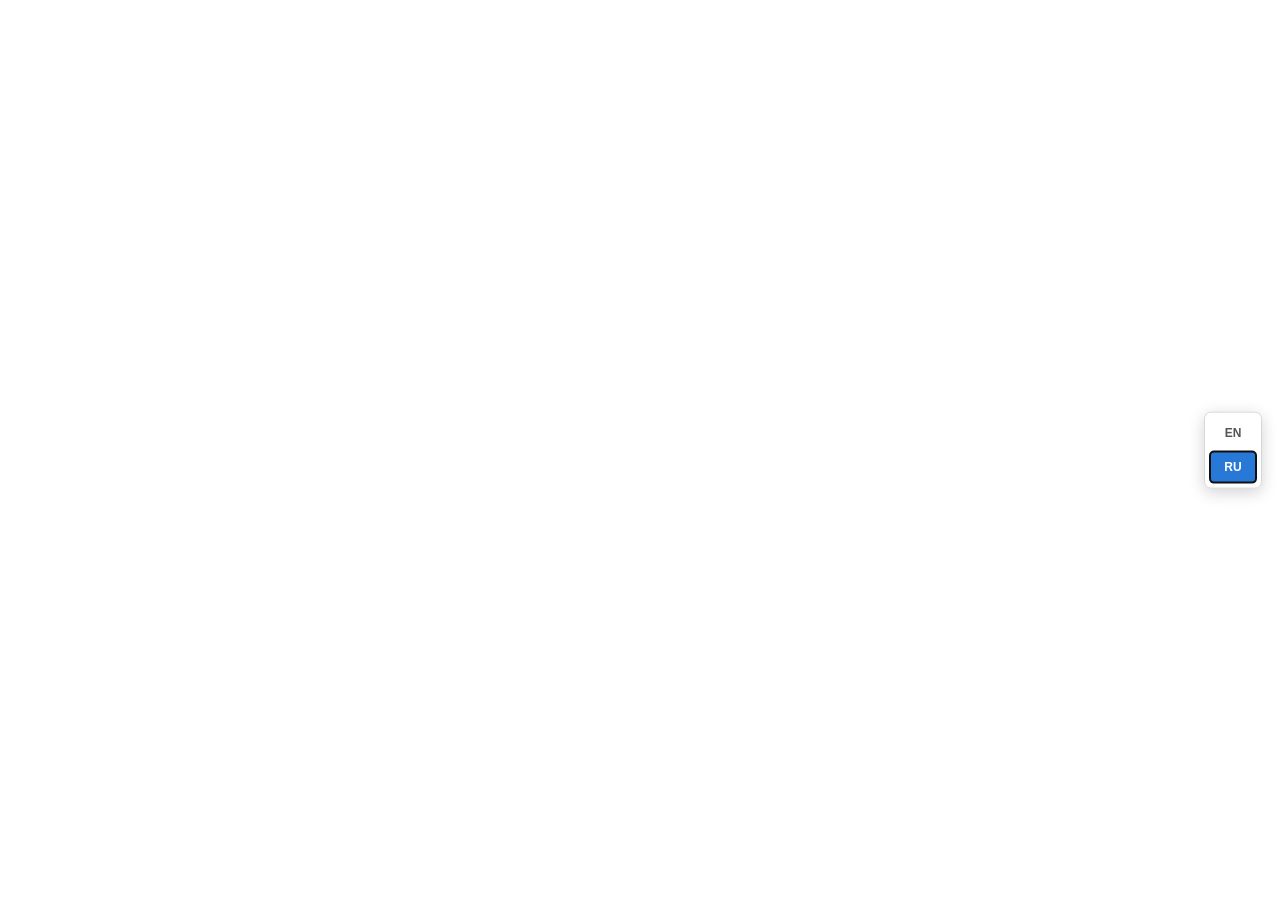
==== docs/ru/index.html @ 1a107569 "Initial CV" ====
<!doctype html>
<html lang="ru"><head><meta charset="utf-8"><meta http-equiv="refresh" content="0; url=../#ru"><title>Николай Авцинов — Резюме</title></head><body><a href="../#ru">Открыть резюме</a></body></html>
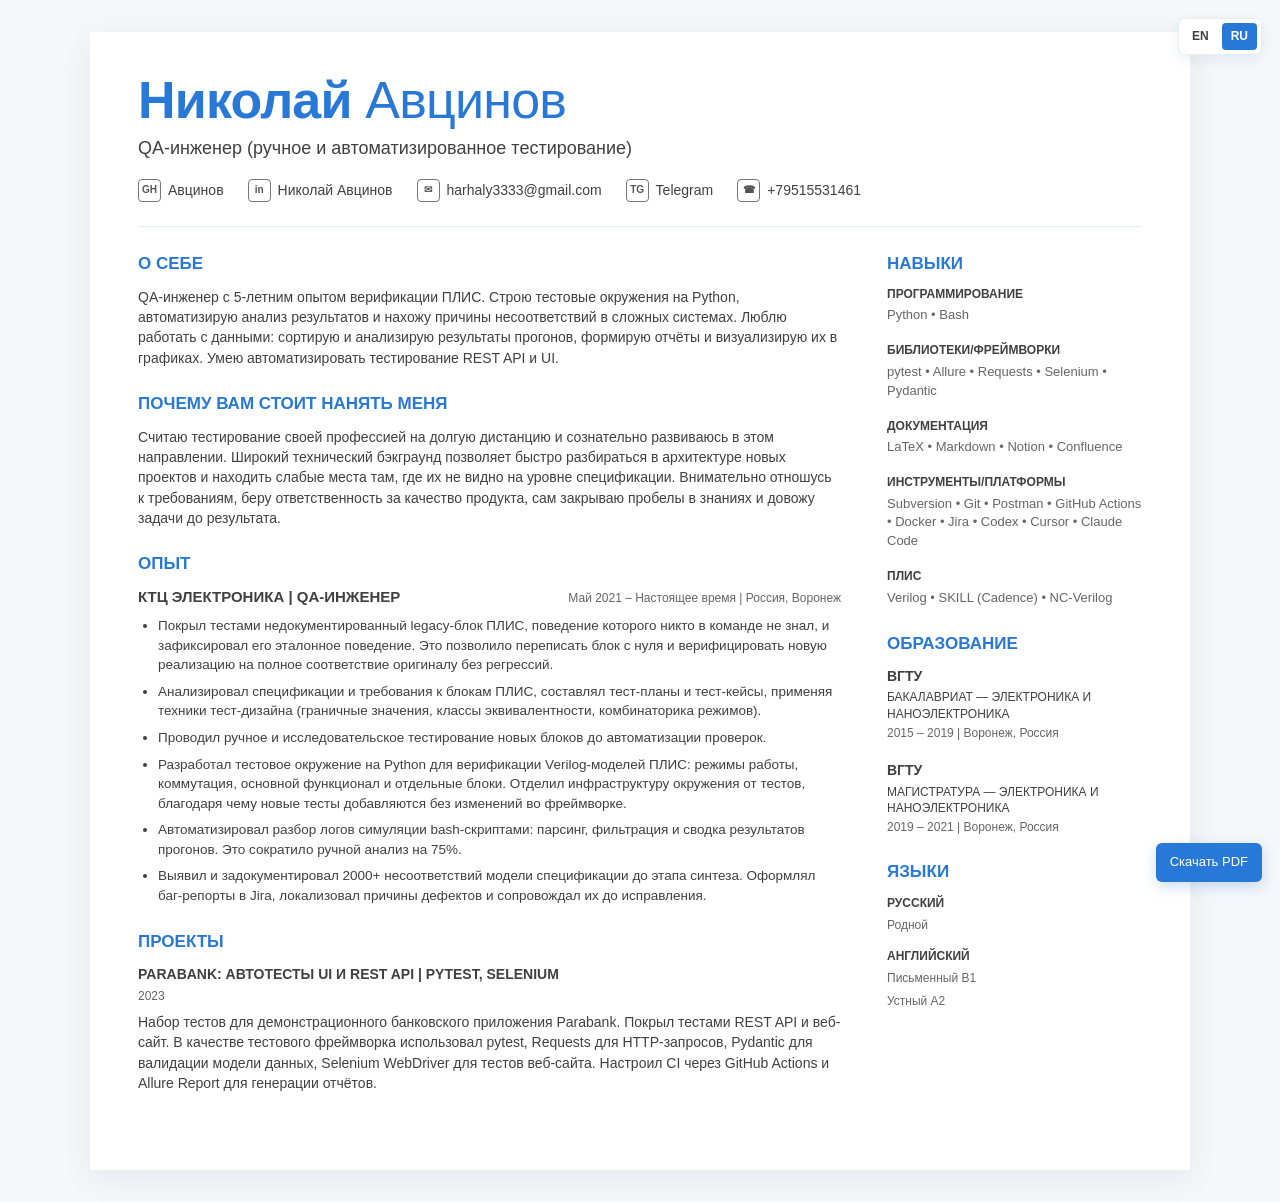
==== commit 09a904e6: "Add Rus and Eng HTML CV" ====
--- a/docs/ru/index.html
+++ b/docs/ru/index.html
@@ -1,2 +1,22 @@
 <!doctype html>
-<html lang="ru"><head><meta charset="utf-8"><meta http-equiv="refresh" content="0; url=../#ru"><title>Николай Авцинов — Резюме</title></head><body><a href="../#ru">Открыть резюме</a></body></html>
+<html lang="ru">
+<head>
+<meta charset="utf-8"><meta name="viewport" content="width=device-width,initial-scale=1">
+<title>Николай Авцинов — QA-инженер</title>
+<style>
+:root{--accent:#2878d8;--text:#404040;--muted:#666;--line:#e8edf3;--bg:#f5f7fa}*{box-sizing:border-box}body{margin:0;background:var(--bg);color:var(--text);font-family:Lato,Arial,sans-serif;line-height:1.45}a{color:inherit;text-decoration:none}.page{width:min(100% - 32px,1100px);margin:32px auto;background:#fff;padding:42px 48px 50px;box-shadow:0 8px 30px rgba(30,50,80,.08)}header{border-bottom:1px solid var(--line);padding-bottom:24px;margin-bottom:28px}.name{margin:0;font-size:clamp(36px,5vw,52px);line-height:1;color:var(--accent);letter-spacing:-.8px}.name span{font-weight:300}.title{margin:9px 0 18px;font-size:18px}.contacts{display:flex;flex-wrap:wrap;gap:10px 24px;align-items:center;font-size:14px}.contact{display:inline-flex;align-items:center;gap:7px;white-space:nowrap}.icon{width:23px;height:23px;border:1px solid #777;border-radius:4px;display:inline-flex;align-items:center;justify-content:center;font-size:10px;font-weight:700;color:#555}.layout{display:grid;grid-template-columns:minmax(0,1fr) 255px;gap:46px}section{margin-bottom:27px}h2{margin:0 0 13px;color:var(--accent);font-size:17px;line-height:1.1;text-transform:uppercase}h3{margin:0;font-size:14px;line-height:1.3}.body{font-size:14px}.job-head{display:flex;justify-content:space-between;gap:18px;align-items:baseline;margin-bottom:9px}.job-company{font-size:15px}.job-meta{color:var(--muted);font-size:12px;white-space:nowrap}ul{margin:0;padding-left:20px}li{margin:0 0 7px;font-size:13.5px}.project-title{font-size:14px;font-weight:700;margin-bottom:3px}.project-year{color:var(--muted);font-size:12px;margin-bottom:7px}.skill-group{margin-bottom:18px}.skill-group h3{text-transform:uppercase;font-size:12px;margin-bottom:4px}.skill-group p{margin:0;color:var(--muted);font-size:13px}.education-item{margin-bottom:18px}.education-item strong{display:block;font-size:14px}.education-item .degree{font-size:12px;line-height:1.35;margin:3px 0}.education-item .date,.language span{color:var(--muted);font-size:12px}.language{margin-bottom:12px}.language strong{display:block;font-size:12px;text-transform:uppercase}.language-switcher{position:fixed;top:18px;right:18px;display:flex;gap:4px;padding:4px;background:#fff;border:1px solid var(--line);border-radius:7px;box-shadow:0 4px 14px rgba(30,50,80,.08);z-index:10}.language-switcher a{padding:5px 9px;border-radius:4px;font-size:12px;font-weight:700}.language-switcher a.active{background:var(--accent);color:#fff}.pdf-link{position:fixed;right:18px;bottom:18px;background:var(--accent);color:#fff;padding:10px 14px;border-radius:6px;font-size:13px;box-shadow:0 4px 14px rgba(40,120,216,.25)}.pdf-link:hover{color:#fff;opacity:.92}@media(max-width:800px){.page{width:min(100% - 18px,700px);margin:9px auto;padding:28px 24px 80px}.layout{grid-template-columns:1fr;gap:0}.job-head{display:block}.job-meta{display:block;margin-top:3px;white-space:normal}.contacts{gap:9px 18px}.language-switcher{top:9px;right:9px}}@media print{body{background:#fff}.page{width:100%;margin:0;padding:20px 28px;box-shadow:none}.pdf-link,.language-switcher{display:none}}
+</style></head>
+<body>
+<nav class="language-switcher" aria-label="Язык"><a href="../">EN</a><a class="active" href="./">RU</a></nav>
+<main class="page"><header><h1 class="name">Николай <span>Авцинов</span></h1><div class="title">QA-инженер (ручное и автоматизированное тестирование)</div><nav class="contacts" aria-label="Контакты">
+<a class="contact" href="https://github.com/harhaly" target="_blank"><span class="icon">GH</span>Авцинов</a><a class="contact" href="https://www.linkedin.com/in/nikolai-avtsinov" target="_blank"><span class="icon">in</span>Николай Авцинов</a><a class="contact" href="mailto:harhaly3333@gmail.com"><span class="icon">✉</span>harhaly3333@gmail.com</a><a class="contact" href="https://t.me/+79515531461" target="_blank"><span class="icon">TG</span>Telegram</a><a class="contact" href="tel:+79515531461"><span class="icon">☎</span>+79515531461</a></nav></header>
+<div class="layout"><div>
+<section><h2>О себе</h2><div class="body">QA-инженер с 5-летним опытом верификации ПЛИС. Строю тестовые окружения на Python, автоматизирую анализ результатов и нахожу причины несоответствий в сложных системах. Люблю работать с данными: сортирую и анализирую результаты прогонов, формирую отчёты и визуализирую их в графиках. Умею автоматизировать тестирование REST API и UI.</div></section>
+<section><h2>Почему вам стоит нанять меня</h2><div class="body">Считаю тестирование своей профессией на долгую дистанцию и сознательно развиваюсь в этом направлении. Широкий технический бэкграунд позволяет быстро разбираться в архитектуре новых проектов и находить слабые места там, где их не видно на уровне спецификации. Внимательно отношусь к требованиям, беру ответственность за качество продукта, сам закрываю пробелы в знаниях и довожу задачи до результата.</div></section>
+<section><h2>Опыт</h2><div class="job-head"><h3 class="job-company">КТЦ ЭЛЕКТРОНИКА | QA-ИНЖЕНЕР</h3><div class="job-meta">Май 2021 – Настоящее время | Россия, Воронеж</div></div><ul><li>Покрыл тестами недокументированный legacy-блок ПЛИС, поведение которого никто в команде не знал, и зафиксировал его эталонное поведение. Это позволило переписать блок с нуля и верифицировать новую реализацию на полное соответствие оригиналу без регрессий.</li><li>Анализировал спецификации и требования к блокам ПЛИС, составлял тест-планы и тест-кейсы, применяя техники тест-дизайна (граничные значения, классы эквивалентности, комбинаторика режимов).</li><li>Проводил ручное и исследовательское тестирование новых блоков до автоматизации проверок.</li><li>Разработал тестовое окружение на Python для верификации Verilog-моделей ПЛИС: режимы работы, коммутация, основной функционал и отдельные блоки. Отделил инфраструктуру окружения от тестов, благодаря чему новые тесты добавляются без изменений во фреймворке.</li><li>Автоматизировал разбор логов симуляции bash-скриптами: парсинг, фильтрация и сводка результатов прогонов. Это сократило ручной анализ на 75%.</li><li>Выявил и задокументировал 2000+ несоответствий модели спецификации до этапа синтеза. Оформлял баг-репорты в Jira, локализовал причины дефектов и сопровождал их до исправления.</li></ul></section>
+<section><h2>Проекты</h2><div class="project-title">PARABANK: АВТОТЕСТЫ UI И REST API | PYTEST, SELENIUM</div><div class="project-year">2023</div><div class="body">Набор тестов для демонстрационного банковского приложения Parabank. Покрыл тестами REST API и веб-сайт. В качестве тестового фреймворка использовал pytest, Requests для HTTP-запросов, Pydantic для валидации модели данных, Selenium WebDriver для тестов веб-сайта. Настроил CI через GitHub Actions и Allure Report для генерации отчётов.</div></section>
+</div><aside>
+<section><h2>Навыки</h2><div class="skill-group"><h3>Программирование</h3><p>Python • Bash</p></div><div class="skill-group"><h3>Библиотеки/фреймворки</h3><p>pytest • Allure • Requests • Selenium • Pydantic</p></div><div class="skill-group"><h3>Документация</h3><p>LaTeX • Markdown • Notion • Confluence</p></div><div class="skill-group"><h3>Инструменты/платформы</h3><p>Subversion • Git • Postman • GitHub Actions • Docker • Jira • Codex • Cursor • Claude Code</p></div><div class="skill-group"><h3>ПЛИС</h3><p>Verilog • SKILL (Cadence) • NC-Verilog</p></div></section>
+<section><h2>Образование</h2><div class="education-item"><strong>ВГТУ</strong><div class="degree">БАКАЛАВРИАТ — ЭЛЕКТРОНИКА И НАНОЭЛЕКТРОНИКА</div><div class="date">2015 – 2019 | Воронеж, Россия</div></div><div class="education-item"><strong>ВГТУ</strong><div class="degree">МАГИСТРАТУРА — ЭЛЕКТРОНИКА И НАНОЭЛЕКТРОНИКА</div><div class="date">2019 – 2021 | Воронеж, Россия</div></div></section>
+<section><h2>Языки</h2><div class="language"><strong>Русский</strong><span>Родной</span></div><div class="language"><strong>Английский</strong><span>Письменный B1<br>Устный A2</span></div></section>
+</aside></div></main><a class="pdf-link" href="cv.pdf" target="_blank">Скачать PDF</a></body></html>
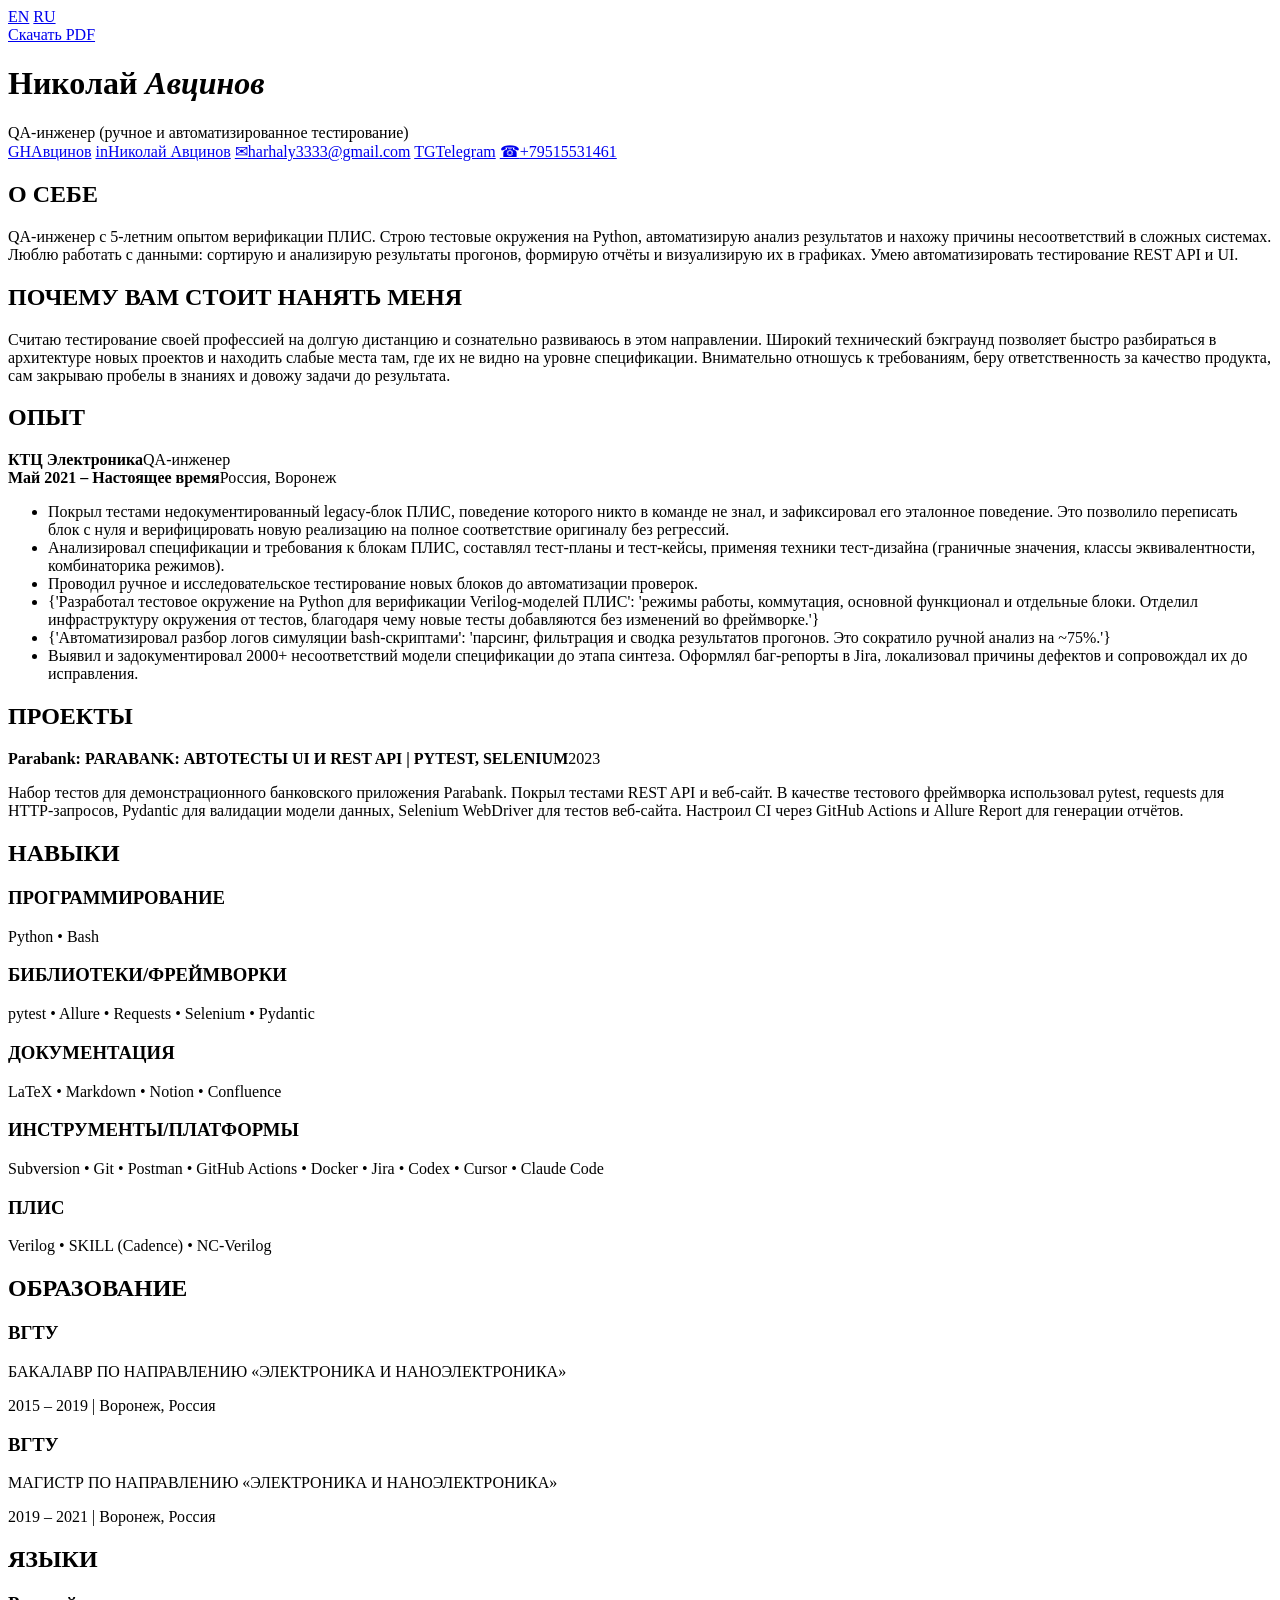
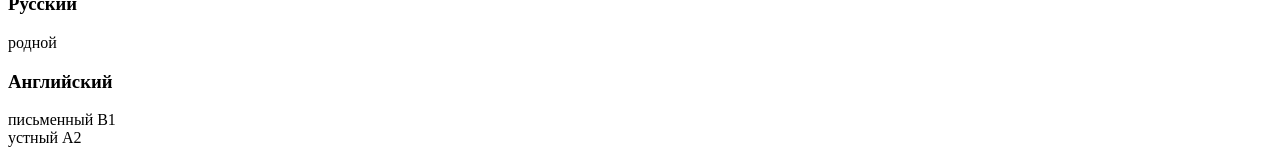
==== commit 362ae448: "Refactor CV to single source" ====
--- a/docs/ru/index.html
+++ b/docs/ru/index.html
@@ -1,22 +1,83 @@
 <!doctype html>
 <html lang="ru">
 <head>
-<meta charset="utf-8"><meta name="viewport" content="width=device-width,initial-scale=1">
-<title>Николай Авцинов — QA-инженер</title>
-<style>
-:root{--accent:#2878d8;--text:#404040;--muted:#666;--line:#e8edf3;--bg:#f5f7fa}*{box-sizing:border-box}body{margin:0;background:var(--bg);color:var(--text);font-family:Lato,Arial,sans-serif;line-height:1.45}a{color:inherit;text-decoration:none}.page{width:min(100% - 32px,1100px);margin:32px auto;background:#fff;padding:42px 48px 50px;box-shadow:0 8px 30px rgba(30,50,80,.08)}header{border-bottom:1px solid var(--line);padding-bottom:24px;margin-bottom:28px}.name{margin:0;font-size:clamp(36px,5vw,52px);line-height:1;color:var(--accent);letter-spacing:-.8px}.name span{font-weight:300}.title{margin:9px 0 18px;font-size:18px}.contacts{display:flex;flex-wrap:wrap;gap:10px 24px;align-items:center;font-size:14px}.contact{display:inline-flex;align-items:center;gap:7px;white-space:nowrap}.icon{width:23px;height:23px;border:1px solid #777;border-radius:4px;display:inline-flex;align-items:center;justify-content:center;font-size:10px;font-weight:700;color:#555}.layout{display:grid;grid-template-columns:minmax(0,1fr) 255px;gap:46px}section{margin-bottom:27px}h2{margin:0 0 13px;color:var(--accent);font-size:17px;line-height:1.1;text-transform:uppercase}h3{margin:0;font-size:14px;line-height:1.3}.body{font-size:14px}.job-head{display:flex;justify-content:space-between;gap:18px;align-items:baseline;margin-bottom:9px}.job-company{font-size:15px}.job-meta{color:var(--muted);font-size:12px;white-space:nowrap}ul{margin:0;padding-left:20px}li{margin:0 0 7px;font-size:13.5px}.project-title{font-size:14px;font-weight:700;margin-bottom:3px}.project-year{color:var(--muted);font-size:12px;margin-bottom:7px}.skill-group{margin-bottom:18px}.skill-group h3{text-transform:uppercase;font-size:12px;margin-bottom:4px}.skill-group p{margin:0;color:var(--muted);font-size:13px}.education-item{margin-bottom:18px}.education-item strong{display:block;font-size:14px}.education-item .degree{font-size:12px;line-height:1.35;margin:3px 0}.education-item .date,.language span{color:var(--muted);font-size:12px}.language{margin-bottom:12px}.language strong{display:block;font-size:12px;text-transform:uppercase}.language-switcher{position:fixed;top:18px;right:18px;display:flex;gap:4px;padding:4px;background:#fff;border:1px solid var(--line);border-radius:7px;box-shadow:0 4px 14px rgba(30,50,80,.08);z-index:10}.language-switcher a{padding:5px 9px;border-radius:4px;font-size:12px;font-weight:700}.language-switcher a.active{background:var(--accent);color:#fff}.pdf-link{position:fixed;right:18px;bottom:18px;background:var(--accent);color:#fff;padding:10px 14px;border-radius:6px;font-size:13px;box-shadow:0 4px 14px rgba(40,120,216,.25)}.pdf-link:hover{color:#fff;opacity:.92}@media(max-width:800px){.page{width:min(100% - 18px,700px);margin:9px auto;padding:28px 24px 80px}.layout{grid-template-columns:1fr;gap:0}.job-head{display:block}.job-meta{display:block;margin-top:3px;white-space:normal}.contacts{gap:9px 18px}.language-switcher{top:9px;right:9px}}@media print{body{background:#fff}.page{width:100%;margin:0;padding:20px 28px;box-shadow:none}.pdf-link,.language-switcher{display:none}}
-</style></head>
+  <meta charset="utf-8">
+  <meta name="viewport" content="width=device-width, initial-scale=1">
+  <meta name="description" content="QA-инженер с 5-летним опытом верификации ПЛИС. Строю тестовые окружения на Python, автоматизирую анализ результатов и нахожу причины несоответствий в сложных системах. Люблю работать с данными: сортирую и анализирую результаты прогонов, формирую отчёты и визуализирую их в графиках. Умею автоматизировать тестирование REST API и UI.">
+  <title>Николай Авцинов — QA-инженер</title>
+  <link rel="stylesheet" href="/cv.css">
+</head>
 <body>
-<nav class="language-switcher" aria-label="Язык"><a href="../">EN</a><a class="active" href="./">RU</a></nav>
-<main class="page"><header><h1 class="name">Николай <span>Авцинов</span></h1><div class="title">QA-инженер (ручное и автоматизированное тестирование)</div><nav class="contacts" aria-label="Контакты">
-<a class="contact" href="https://github.com/harhaly" target="_blank"><span class="icon">GH</span>Авцинов</a><a class="contact" href="https://www.linkedin.com/in/nikolai-avtsinov" target="_blank"><span class="icon">in</span>Николай Авцинов</a><a class="contact" href="mailto:harhaly3333@gmail.com"><span class="icon">✉</span>harhaly3333@gmail.com</a><a class="contact" href="https://t.me/+79515531461" target="_blank"><span class="icon">TG</span>Telegram</a><a class="contact" href="tel:+79515531461"><span class="icon">☎</span>+79515531461</a></nav></header>
-<div class="layout"><div>
-<section><h2>О себе</h2><div class="body">QA-инженер с 5-летним опытом верификации ПЛИС. Строю тестовые окружения на Python, автоматизирую анализ результатов и нахожу причины несоответствий в сложных системах. Люблю работать с данными: сортирую и анализирую результаты прогонов, формирую отчёты и визуализирую их в графиках. Умею автоматизировать тестирование REST API и UI.</div></section>
-<section><h2>Почему вам стоит нанять меня</h2><div class="body">Считаю тестирование своей профессией на долгую дистанцию и сознательно развиваюсь в этом направлении. Широкий технический бэкграунд позволяет быстро разбираться в архитектуре новых проектов и находить слабые места там, где их не видно на уровне спецификации. Внимательно отношусь к требованиям, беру ответственность за качество продукта, сам закрываю пробелы в знаниях и довожу задачи до результата.</div></section>
-<section><h2>Опыт</h2><div class="job-head"><h3 class="job-company">КТЦ ЭЛЕКТРОНИКА | QA-ИНЖЕНЕР</h3><div class="job-meta">Май 2021 – Настоящее время | Россия, Воронеж</div></div><ul><li>Покрыл тестами недокументированный legacy-блок ПЛИС, поведение которого никто в команде не знал, и зафиксировал его эталонное поведение. Это позволило переписать блок с нуля и верифицировать новую реализацию на полное соответствие оригиналу без регрессий.</li><li>Анализировал спецификации и требования к блокам ПЛИС, составлял тест-планы и тест-кейсы, применяя техники тест-дизайна (граничные значения, классы эквивалентности, комбинаторика режимов).</li><li>Проводил ручное и исследовательское тестирование новых блоков до автоматизации проверок.</li><li>Разработал тестовое окружение на Python для верификации Verilog-моделей ПЛИС: режимы работы, коммутация, основной функционал и отдельные блоки. Отделил инфраструктуру окружения от тестов, благодаря чему новые тесты добавляются без изменений во фреймворке.</li><li>Автоматизировал разбор логов симуляции bash-скриптами: парсинг, фильтрация и сводка результатов прогонов. Это сократило ручной анализ на 75%.</li><li>Выявил и задокументировал 2000+ несоответствий модели спецификации до этапа синтеза. Оформлял баг-репорты в Jira, локализовал причины дефектов и сопровождал их до исправления.</li></ul></section>
-<section><h2>Проекты</h2><div class="project-title">PARABANK: АВТОТЕСТЫ UI И REST API | PYTEST, SELENIUM</div><div class="project-year">2023</div><div class="body">Набор тестов для демонстрационного банковского приложения Parabank. Покрыл тестами REST API и веб-сайт. В качестве тестового фреймворка использовал pytest, Requests для HTTP-запросов, Pydantic для валидации модели данных, Selenium WebDriver для тестов веб-сайта. Настроил CI через GitHub Actions и Allure Report для генерации отчётов.</div></section>
-</div><aside>
-<section><h2>Навыки</h2><div class="skill-group"><h3>Программирование</h3><p>Python • Bash</p></div><div class="skill-group"><h3>Библиотеки/фреймворки</h3><p>pytest • Allure • Requests • Selenium • Pydantic</p></div><div class="skill-group"><h3>Документация</h3><p>LaTeX • Markdown • Notion • Confluence</p></div><div class="skill-group"><h3>Инструменты/платформы</h3><p>Subversion • Git • Postman • GitHub Actions • Docker • Jira • Codex • Cursor • Claude Code</p></div><div class="skill-group"><h3>ПЛИС</h3><p>Verilog • SKILL (Cadence) • NC-Verilog</p></div></section>
-<section><h2>Образование</h2><div class="education-item"><strong>ВГТУ</strong><div class="degree">БАКАЛАВРИАТ — ЭЛЕКТРОНИКА И НАНОЭЛЕКТРОНИКА</div><div class="date">2015 – 2019 | Воронеж, Россия</div></div><div class="education-item"><strong>ВГТУ</strong><div class="degree">МАГИСТРАТУРА — ЭЛЕКТРОНИКА И НАНОЭЛЕКТРОНИКА</div><div class="date">2019 – 2021 | Воронеж, Россия</div></div></section>
-<section><h2>Языки</h2><div class="language"><strong>Русский</strong><span>Родной</span></div><div class="language"><strong>Английский</strong><span>Письменный B1<br>Устный A2</span></div></section>
-</aside></div></main><a class="pdf-link" href="cv.pdf" target="_blank">Скачать PDF</a></body></html>
+  <nav class="language-switcher" aria-label="Language">
+    <a class="" href="/">EN</a>
+    <a class="active" href="/ru/">RU</a>
+  </nav>
+
+  <a class="pdf-link" href="/ru/cv.pdf" target="_blank" rel="noopener">Скачать PDF</a>
+
+  <main class="page">
+    <header class="hero">
+      <h1><span>Николай</span> <em>Авцинов</em></h1>
+      <div class="title">QA-инженер (ручное и автоматизированное тестирование)</div>
+      <div class="contacts">
+        <a href="https://github.com/harhaly" target="_blank" rel="noopener"><span class="icon">GH</span>Авцинов</a>
+        <a href="https://www.linkedin.com/in/nikolai-avtsinov" target="_blank" rel="noopener"><span class="icon">in</span>Николай Авцинов</a>
+        <a href="mailto:harhaly3333@gmail.com"><span class="icon">✉</span>harhaly3333@gmail.com</a>
+        <a href="https://t.me/+79515531461" target="_blank" rel="noopener"><span class="icon">TG</span>Telegram</a>
+        <a href="tel:+79515531461"><span class="icon">☎</span>+79515531461</a>
+      </div>
+    </header>
+
+    <div class="columns">
+      <section class="main-column">
+        <section>
+          <h2>О СЕБЕ</h2>
+          <p>QA-инженер с 5-летним опытом верификации ПЛИС. Строю тестовые окружения на Python, автоматизирую анализ результатов и нахожу причины несоответствий в сложных системах. Люблю работать с данными: сортирую и анализирую результаты прогонов, формирую отчёты и визуализирую их в графиках. Умею автоматизировать тестирование REST API и UI.</p>
+        </section>
+        <section>
+          <h2>ПОЧЕМУ ВАМ СТОИТ НАНЯТЬ МЕНЯ</h2>
+          <p>Считаю тестирование своей профессией на долгую дистанцию и сознательно развиваюсь в этом направлении. Широкий технический бэкграунд позволяет быстро разбираться в архитектуре новых проектов и находить слабые места там, где их не видно на уровне спецификации. Внимательно отношусь к требованиям, беру ответственность за качество продукта, сам закрываю пробелы в знаниях и довожу задачи до результата.</p>
+        </section>
+        <section>
+          <h2>ОПЫТ</h2>
+          <div class="job">
+            <div class="job-head"><strong>КТЦ Электроника</strong><span>QA-инженер</span></div>
+            <div class="job-meta"><strong>Май 2021 – Настоящее время</strong><span>Россия, Воронеж</span></div>
+            <ul><li>Покрыл тестами недокументированный legacy-блок ПЛИС, поведение которого никто в команде не знал, и зафиксировал его эталонное поведение. Это позволило переписать блок с нуля и верифицировать новую реализацию на полное соответствие оригиналу без регрессий.</li><li>Анализировал спецификации и требования к блокам ПЛИС, составлял тест-планы и тест-кейсы, применяя техники тест-дизайна (граничные значения, классы эквивалентности, комбинаторика режимов).</li><li>Проводил ручное и исследовательское тестирование новых блоков до автоматизации проверок.</li><li>{'Разработал тестовое окружение на Python для верификации Verilog-моделей ПЛИС': 'режимы работы, коммутация, основной функционал и отдельные блоки. Отделил инфраструктуру окружения от тестов, благодаря чему новые тесты добавляются без изменений во фреймворке.'}</li><li>{'Автоматизировал разбор логов симуляции bash-скриптами': 'парсинг, фильтрация и сводка результатов прогонов. Это сократило ручной анализ на ~75%.'}</li><li>Выявил и задокументировал 2000+ несоответствий модели спецификации до этапа синтеза. Оформлял баг-репорты в Jira, локализовал причины дефектов и сопровождал их до исправления.</li></ul>
+          </div>
+        </section>
+        <section>
+          <h2>ПРОЕКТЫ</h2>
+          <div class="project-head"><strong>Parabank: PARABANK: АВТОТЕСТЫ UI И REST API | PYTEST, SELENIUM</strong><span>2023</span></div>
+          <p>Набор тестов для демонстрационного банковского приложения Parabank. Покрыл тестами REST API и веб-сайт. В качестве тестового фреймворка использовал pytest, requests для HTTP-запросов, Pydantic для валидации модели данных, Selenium WebDriver для тестов веб-сайта. Настроил CI через GitHub Actions и Allure Report для генерации отчётов.</p>
+        </section>
+      </section>
+
+      <aside class="side-column">
+        <section>
+          <h2>НАВЫКИ</h2>
+          <h3>ПРОГРАММИРОВАНИЕ</h3><p>Python • Bash</p>
+          <h3>БИБЛИОТЕКИ/ФРЕЙМВОРКИ</h3><p>pytest • Allure • Requests • Selenium • Pydantic</p>
+          <h3>ДОКУМЕНТАЦИЯ</h3><p>LaTeX • Markdown • Notion • Confluence</p>
+          <h3>ИНСТРУМЕНТЫ/ПЛАТФОРМЫ</h3><p>Subversion • Git • Postman • GitHub Actions • Docker • Jira • Codex • Cursor • Claude Code</p>
+          <h3>ПЛИС</h3><p>Verilog • SKILL (Cadence) • NC-Verilog</p>
+        </section>
+        <section>
+          <h2>ОБРАЗОВАНИЕ</h2>
+          <h3>ВГТУ</h3>
+          <p>БАКАЛАВР ПО НАПРАВЛЕНИЮ «ЭЛЕКТРОНИКА И НАНОЭЛЕКТРОНИКА»</p>
+          <div class="date">2015 – 2019 | Воронеж, Россия</div>
+          <h3>ВГТУ</h3>
+          <p>МАГИСТР ПО НАПРАВЛЕНИЮ «ЭЛЕКТРОНИКА И НАНОЭЛЕКТРОНИКА»</p>
+          <div class="date">2019 – 2021 | Воронеж, Россия</div>
+        </section>
+        <section>
+          <h2>ЯЗЫКИ</h2>
+          <h3>Русский</h3><p>родной</p>
+          <h3>Английский</h3><p>письменный B1<br>устный A2</p>
+        </section>
+      </aside>
+    </div>
+  </main>
+</body>
+</html>
